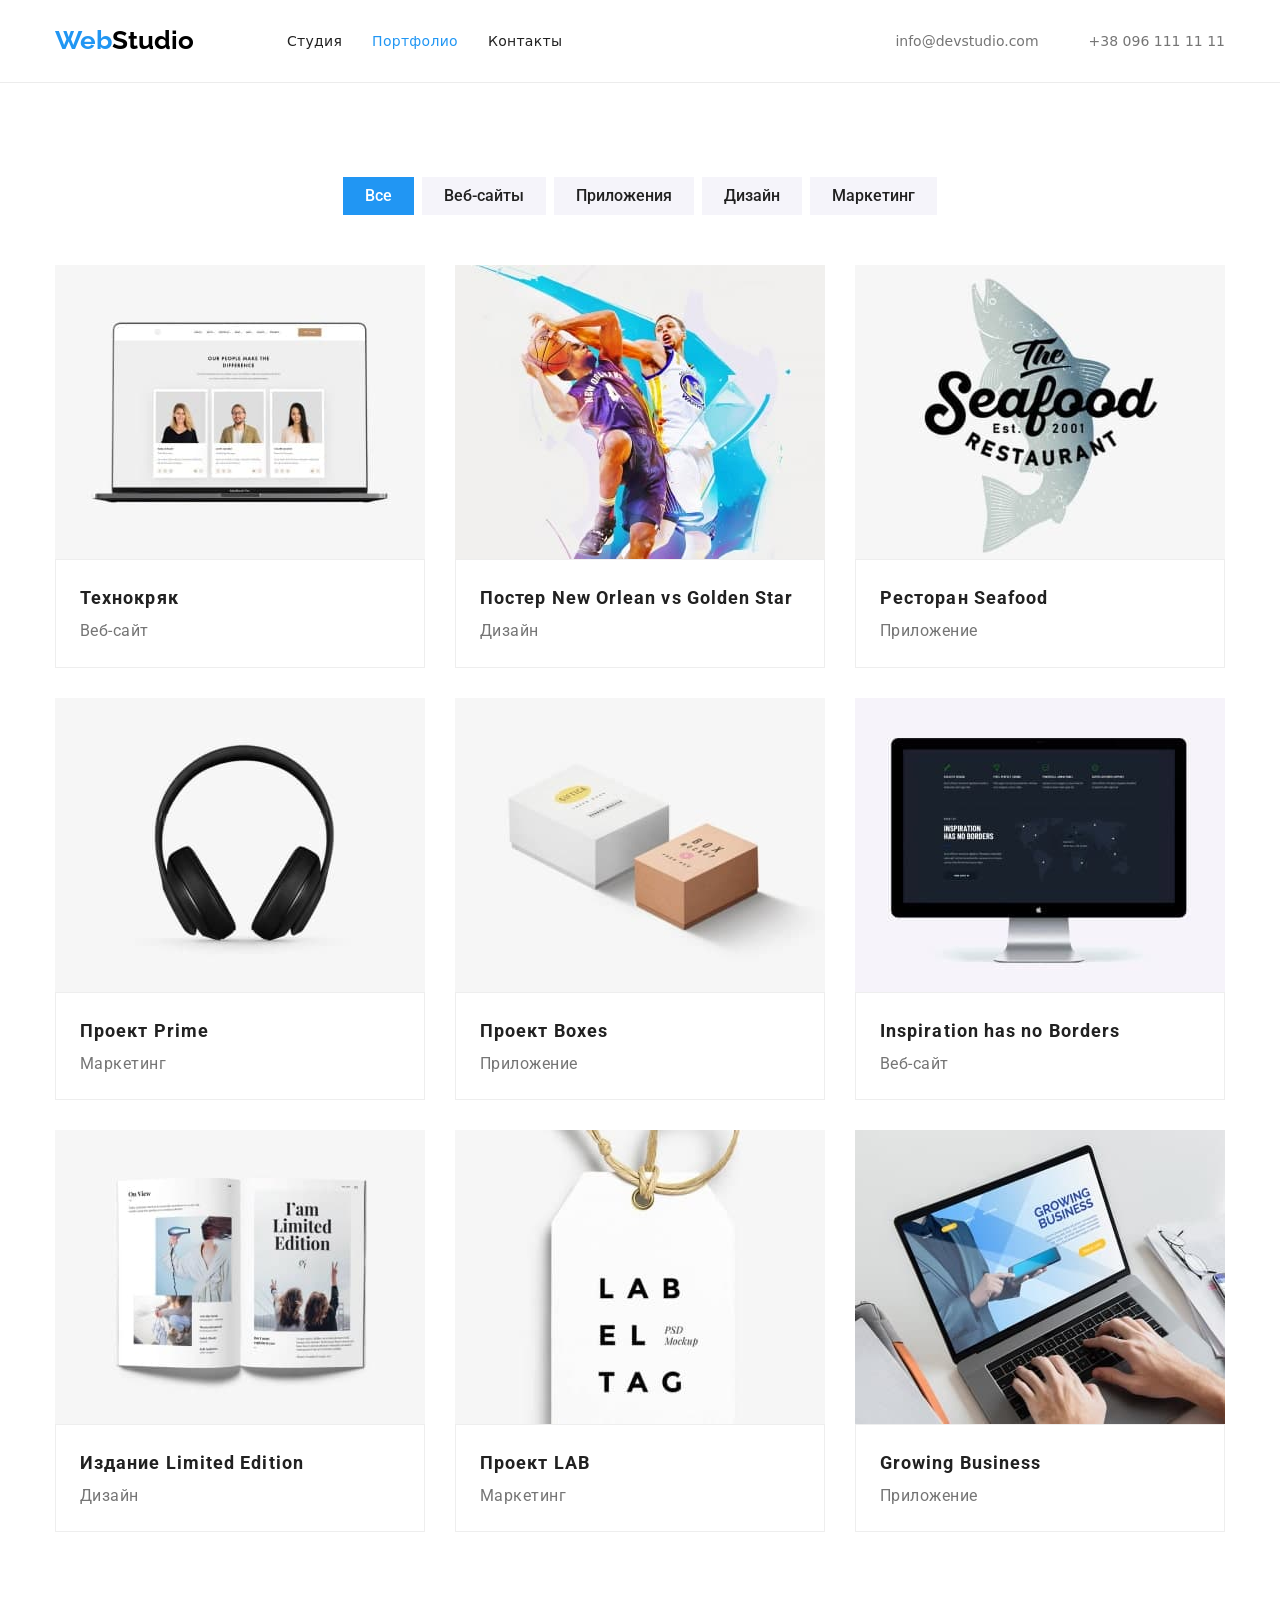
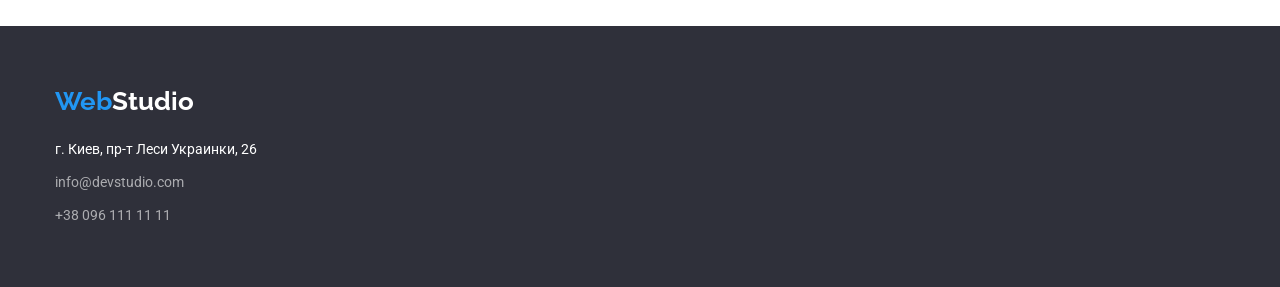
==== portfolio.html @ 20d0e14f "Чистка 3 домашки" ====
<!DOCTYPE html>
<html lang="ru">
	<head>
		<meta charset="UTF-8" />
		<meta http-equiv="X-UA-Compatible" content="IE=edge" />
		<meta name="viewport" content="width=device-width, initial-scale=1.0" />
		<title lang="en">Malyshev homework3 portfolio</title>
		<link rel="preconnect" href="https://fonts.googleapis.com" />
		<link rel="preconnect" href="https://fonts.gstatic.com" crossorigin />
		<link href="https://fonts.googleapis.com/css2?family=Raleway:wght@700&family=Roboto:wght@400;500;700;900&display=swap" rel="stylesheet" />
		<link rel="stylesheet" href="./css/styles.css" />
		<link rel="stylesheet" href="https://cdnjs.cloudflare.com/ajax/libs/modern-normalize/1.1.0/modern-normalize.min.css" />
	</head>
	<body>
		<header class="header-content-formation">
			<div class="container header-content-flex">
				<div class="header-logo-flex">
					<a href="./index.html" lang="en" class="logo_blue link">Web<span class="logo_black">Studio</span></a>
				</div>
				<nav>
					<ul class="list header-nav_menu-flex">
						<li><a href="./index.html" class="header-nav_menu_link-style header-nav_menu-mod link">Студия</a></li>
						<li><a href="./portfolio.html" class="header-nav_menu_link-style header-nav_menu-mod current link">Портфолио</a></li>
						<li><a href="#" class="header-nav_menu_link-style header-nav_menu-mod link">Контакты</a></li>
					</ul>
				</nav>
				<ul class="list header-contact-flex">
					<li>
						<a href="mailto:info@devstudio.com" target="_blank" class="header-mail_link_style header-contact-mod link">info@devstudio.com</a>
					</li>
					<li><a href="tel:+380961111111" target="_blank" class="header-tel_link_style header-contact-mod link">+38 096 111 11 11</a></li>
				</ul>
			</div>
		</header>
		<main>
			<section class="portfolio-section-formation">
				<div class="container">
					<h1 class="portfolio-title portfolio-title-fantom">Портфолио</h1>
					<ul class="list portfolio-content_filter-flex">
						<li><button type="button" class="filter_super_button filter-button-mod">Все</button></li>
						<li><button type="button" class="filter_button filter-button-mod">Веб-сайты</button></li>
						<li><button type="button" class="filter_button filter-button-mod">Приложения</button></li>
						<li><button type="button" class="filter_button filter-button-mod">Дизайн</button></li>
						<li><button type="button" class="filter_button filter-button-mod">Маркетинг</button></li>
					</ul>
					<ul class="list portfolio-card_content-formation">
						<li>
							<img src="./images/pic11.jpg" alt="Веб-сайт про технологии" width="370" height="294" />
							<div class="portfolio-card_text-formation">
								<h2 class="portfolio-sub_title-style">Технокряк</h2>
								<p class="portfolio-card_text-style">Веб-сайт</p>
							</div>
						</li>
						<li>
							<img src="./images/pic12.jpg" alt="Противостояние двух баскетболистов" width="370" height="294" />
							<div class="portfolio-card_text-formation">
								<h2 class="portfolio-sub_title-style">
									Постер
									<span class="portfolio-sub_title-style" lang="en">New Orlean vs Golden Star</span>
								</h2>
								<p class="portfolio-card_text-style">Дизайн</p>
							</div>
						</li>
						<li>
							<img src="./images/pic13.jpg" alt="Логотип с лососем и названием ресторана" width="370" height="294" />
							<div class="portfolio-card_text-formation">
								<h2 class="portfolio-sub_title-style">
									Ресторан
									<span class="portfolio-sub_title-style" lang="en">Seafood</span>
								</h2>
								<p class="portfolio-card_text-style">Приложение</p>
							</div>
						</li>
						<li>
							<img src="./images/pic14.jpg" alt="Наушники" width="370" height="294" />
							<div class="portfolio-card_text-formation">
								<h2 class="portfolio-sub_title-style">
									Проект
									<span lang="en">Prime</span>
								</h2>
								<p class="portfolio-card_text-style">Маркетинг</p>
							</div>
						</li>
						<li>
							<img src="./images/pic15.jpg" alt="Две коробки" width="370" height="294" />
							<div class="portfolio-card_text-formation">
								<h2 class="portfolio-sub_title-style">
									Проект
									<span class="portfolio-sub_title-style" lang="en">Boxes</span>
								</h2>
								<p class="portfolio-card_text-style">Приложение</p>
							</div>
						</li>
						<li>
							<img src="./images/pic16.jpg" alt="Сайт с изображением карты мира" width="370" height="294" />
							<div class="portfolio-card_text-formation">
								<h2 class="portfolio-sub_title-style" lang="en">Inspiration has no Borders</h2>
								<p class="portfolio-card_text-style">Веб-сайт</p>
							</div>
						</li>
						<li>
							<img src="./images/pic17.jpg" alt="Раскрытая книга" width="370" height="294" />
							<div class="portfolio-card_text-formation">
								<h2 class="portfolio-sub_title-style">
									Издание
									<span lang="en" class="portfolio-sub_title-formation">Limited Edition</span>
								</h2>
								<p class="portfolio-card_text-style">Дизайн</p>
							</div>
						</li>
						<li>
							<img src="./images/pic18.jpg" alt="Лейба на верёвке" width="370" height="294" />
							<div class="portfolio-card_text-formation">
								<h2 class="portfolio-sub_title-style">
									Проект
									<span class="portfolio-sub_title-style" lang="en">LAB</span>
								</h2>
								<p class="portfolio-card_text-style">Маркетинг</p>
							</div>
						</li>
						<li>
							<img src="./images/pic19.jpg" alt="Работа с ноутбуком" width="370" height="294" />
							<div class="portfolio-card_text-formation">
								<h2 class="portfolio-sub_title-style" lang="en">Growing Business</h2>
								<p class="portfolio-card_text-style">Приложение</p>
							</div>
						</li>
					</ul>
				</div>
			</section>
		</main>
		<footer class="footer-section-formation">
			<div class="container">
				<div class="footer-logo-formation">
					<a href="./index.html" lang="en" class="logo_blue link">Web<span class="logo_white">Studio</span></a>
				</div>
				<address>
					<ul class="list">
						<li class="footer-maps_link-formation">
							<a href="https://goo.gl/maps/JzSsFaJVBJ5db8CR7" target="_blank" class="footer-maps_link-style link">
								г. Киев, пр-т Леси Украинки, 26
							</a>
						</li>
						<li class="footer-mail_link-formation">
							<a href="mailto:info@devstudio.com" target="_blank" class="footer-mail_link-style footer-cont_link-mod link">info@devstudio.com</a>
						</li>
						<li><a href="tel:+380961111111" target="_blank" class="footer-tel_link-style footer-cont_link-mod link">+38 096 111 11 11</a></li>
					</ul>
				</address>
			</div>
		</footer>
	</body>
</html>
---- css/styles.css ----
/* --PAINT-ROOT------------------------------------ */
:root {
	--primery-text-color: #212121;
	--secondary-text-color: #757575;
	--inter-color: #2196f3;
	--background-color: #ffffff;
	--secondary-background-color: #2f303a;
	--footer-text-color: rgba(255, 255, 255, 0.6);
	--button_portfolio-color: #f5f4fa;
	--background-team-color: #f5f4fa;
}

/* --outline: 2px dashed #ff0000;-фантомная_рамка_родитель---*/
/* --outline: 2px dashed #2196f3;-фантомная_рамка----*/
/* --outline: 2px dashed #000000;-фантомная_рамка----*/
/* --outline: 2px dashed #757575;-фантомная_рамка--- */

/* --------------------BODY------------------------ */

body {
	color: #212121;
	background-color: var(--background-color);
	font-style: normal;
	font-family: "Roboto", sans-serif;
}

/* --------------убираем маркеры--------------------*/

.list {
	list-style: none;
}

/* --убираем_подчеркивание--------------------------*/

.link {
	text-decoration: none;
}

/* --скидываем_отступы_reset------------------------*/

p,
h1,
h2,
h3,
h4,
h5,
h6 {
	margin: 0;
}

ul {
	margin: 0;
	padding-left: 0;
}
/* --скидываем_отступы_от_изображений---------------*/

img {
	display: block;
}

/* html {
	box-sizing: border-box;
} */

/* --не поставил - не человек-----------------------*/
/* *,
*::before,
*::after {
	box-sizing: inherit;
} */

/* Размер_конейнеров */

.container {
	width: 1200px;
	margin: 0 auto;
	padding: 0 15px;
	/* outline: 2px dashed #2196f3; */
}
/* Общие_оформление_текста_в_секциях */

.site-section-text {
	font-size: 14px;
	line-height: 1.7;
	color: var(--secondary-text-color);
}

/* HEADER-CONTENT */

.header-content-formation {
	border-bottom: solid;
	border-bottom-width: 1px;
	border-bottom-color: #ececec;
}

.header-content-flex {
	display: flex;
	align-items: center;
}

/* HEADER-LOGO */

.header-logo-flex {
	display: flex;
	padding-top: 24px;
	padding-bottom: 25px;
}

.logo_blue {
	font-family: "Raleway";
	font-style: normal;
	font-weight: 700;
	font-size: 26px;
	line-height: 1.19;
	color: var(--inter-color);
}

.logo_black {
	font-family: "Raleway";
	font-style: normal;
	font-weight: 700;
	font-size: 26px;
	line-height: 1.19;
	color: #000000;
}

.logo_white {
	font-family: "Raleway";
	font-style: normal;
	font-weight: 700;
	font-size: 26px;
	line-height: 1.19;
	color: var(--background-color);
}

/* HEADER-NAV_MENU */

.header-nav_menu-flex {
	display: flex;
	gap: 30px;
	margin-left: 93px;
	padding: 32px 0;
}

.header-nav_menu_link-style {
	font-weight: 500;
	font-size: 14px;
	line-height: 1.14;
	letter-spacing: 0.02em;
	color: var(--primery-text-color);
}

.header-nav_menu-mod:hover,
.header-nav_menu-mod:focus {
	color: var(--inter-color);
	font-weight: 500;
	font-size: 14px;
	line-height: 1.14;
	letter-spacing: 0.02em;
}
.heder-nav_menu-mod:active {
	color: var(--secondary-text-color);
	font-weight: 500;
	font-size: 14px;
	line-height: 1.14;
	letter-spacing: 0.02em;
}
.header-nav_menu-mod.current {
	color: var(--inter-color);
	font-weight: 500;
	font-size: 14px;
	line-height: 1.14;
	letter-spacing: 0.02em;
}

/* HEADER-CONTACT */

.header-contact-flex {
	display: flex;
	gap: 50px;
	margin-left: auto;
	padding: 32px 0;
}

.header-mail_link_style {
	font-weight: 500;
	font-size: 14px;
	line-height: 1.14px;
	color: var(--secondary-text-color);
}

.header-tel_link_style {
	font-weight: 500;
	font-size: 14px;
	line-height: 1.14px;
	color: var(--secondary-text-color);
}

.header-contact-mod:hover,
.header-contact-mod:focus {
	color: var(--inter-color);
	font-weight: 500;
	font-size: 14px;
	line-height: 1.14px;
}

/* HERO */

.hero-title {
	color: var(--background-color);
	font-weight: 900;
	font-size: 44px;
	line-height: 1.4;
	text-align: center;
	text-transform: uppercase;
	margin-bottom: 30px;
}
.hero-content-formation {
	background-color: var(--secondary-background-color);
	padding-top: 200px;
	padding-bottom: 200px;
}

/* HERO-BUTTON */

.hero_super_button {
	font-family: "Roboto";
	font-weight: 700;
	font-size: 16px;
	line-height: 1.88;
	display: flex;
	align-items: center;
	text-align: center;
	border: none;
	border-radius: 4px;
	color: var(--background-color);
	background-color: var(--inter-color);
	cursor: pointer;
	letter-spacing: 0.06em;
	margin: 0 auto;
	padding: 10px 32px;
}
/* FEATURES */

.features-section-formation {
	padding: 94px 0;
}

.features-title-fantom {
	position: absolute;
	left: -10000px;
	top: auto;
	width: 1px;
	height: 1px;
	overflow: hidden;
}

.features-content-flex {
	display: flex;
	gap: 30px;
}

.features-sub_title {
	font-weight: 700;
	font-size: 14px;
	line-height: 1.14;
	text-transform: uppercase;
	margin-bottom: 10px;
	letter-spacing: 3%;
}

/* PERFOMANCE-SECTION */

.perfomance-flex {
	display: flex;
	gap: 30px;
	margin-top: 50px;
	padding-bottom: 94px;
	background-color: var(--fon-button-color);
}

.perfomance-title {
	font-weight: 700;
	font-size: 36px;
	line-height: 1.17;
	text-align: center;
	color: var(--primery-text-color);
}

/* TEAM-SECTION*/

.team-content-formation {
	padding-top: 94px;
	margin-bottom: 94px;
	background-color: var(--background-team-color);
}

.team_title {
	font-weight: 700;
	font-size: 36px;
	line-height: 1.17;
	text-align: center;
	color: var(--primery-text-color);
}

.team-content-flex {
	display: flex;
	gap: 30px;
	margin-top: 50px;
	text-align: center;
}

.team-card-sub_title-style {
	font-family: Roboto;
	font-style: medium;
	font-size: 16px;
	font-weight: 500;
	line-height: 1.19;
	letter-spacing: 0.03em;
	text-align: center;
	margin-top: 30px;
	margin-bottom: 10px;
	color: var(--primery-text-color);
}

.team-card_text-style {
	font-family: Roboto;
	font-size: 16px;
	font-weight: 400;
	line-height: 1.19;
	letter-spacing: 0.03em;
	text-align: center;
	padding-bottom: 30px;
	color: var(--secondary-text-color);
}

.team-card-formation {
	box-shadow: 0px 1px 3px rgba(0, 0, 0, 0.12), 0px 1px 1px rgba(0, 0, 0, 0.14), 0px 2px 1px rgba(0, 0, 0, 0.2);
	border-radius: 0px 0px 4px 4px;
	background-color: var(--background-color);
}

/* PORTFOLIO-FILTER-BUTTON */

.portfolio-section-formation {
	padding: 94px 0;
}

/* PORTFOLIO-FILTER-BUTTON */

.portfolio-content_filter-flex {
	display: flex;
	gap: 8px;
	margin-left: auto;
	margin-right: auto;
	justify-content: center;
}

.filter_super_button {
	font-family: "Roboto";
	text-align: center;
	font-weight: 500;
	font-size: 16px;
	line-height: 1.63;
	border: none;
	cursor: pointer;
	padding: 6px 22px;
	color: var(--background-color);
	background-color: var(--inter-color);
}

.filter_button {
	font-family: "Roboto";
	text-align: center;
	font-weight: 500;
	font-size: 16px;
	line-height: 1.63;
	cursor: pointer;
	border: none;
	padding: 6px 22px;
	color: var(--primery-text-color);
	background-color: var(--button_portfolio-color);
}

.filter-button-mod:hover,
.filter-button-mod:focus {
	color: var(--background-color);
	background: var(--inter-color);
}

/* PORTFOLIO-SECTION-CARD*/

.portfolio-title {
	font-weight: 700;
	font-size: 18px;
	line-height: 2;
	color: var(--primery-text-color);
}

.portfolio-title-fantom {
	position: absolute;
	left: -10000px;
	top: auto;
	width: 1px;
	height: 1px;
	overflow: hidden;
}

.portfolio-card_content-formation {
	display: flex;
	flex-wrap: wrap;
	gap: 30px;
	margin-top: 50px;
}

.portfolio-card_text-formation {
	padding: 20px 24px;
	background-color: var(--background-color);
	border: 1px solid #eeeeee;
}

.portfolio-sub_title-style {
	font-family: Roboto;
	font-style: bold;
	font-size: 18px;
	font-weight: 700;
	line-height: 2;
	letter-spacing: 0.06em;
	text-align: left;
	color: var(--primery-text-color);
}

.portfolio-card_text-style {
	font-family: Roboto;
	font-size: 16px;
	font-weight: 400;
	line-height: 1.88;
	letter-spacing: 0.03em;
	text-align: left;
	color: var(--secondary-text-color);
}

/* FOOTER */

.footer-section-formation {
	padding-top: 60px;
	padding-bottom: 60px;
	background-color: var(--secondary-background-color);
}

.footer-logo-formation {
	margin-bottom: 20px;
}

.footer-maps_link-style {
	font-family: "Roboto";
	font-size: 14px;
	line-height: 1.72;
	font-style: normal;
	margin-bottom: 20px;
	color: var(--background-color);
}

.footer-maps_link-formation {
	margin-bottom: 9px;
}

.footer-mail_link-style {
	font-family: "Roboto";
	font-size: 14px;
	line-height: 1.72;
	font-style: normal;
	color: var(--footer-text-color);
}

.footer-mail_link-formation {
	margin-bottom: 9px;
}

.footer-tel_link-style {
	font-family: "Roboto";
	font-size: 14px;
	line-height: 1.72;
	font-style: normal;
	color: var(--footer-text-color);
}

.footer-cont_link-mod:hover,
.footer-cont_link-mod:focus {
	color: var(--inter-color);
}
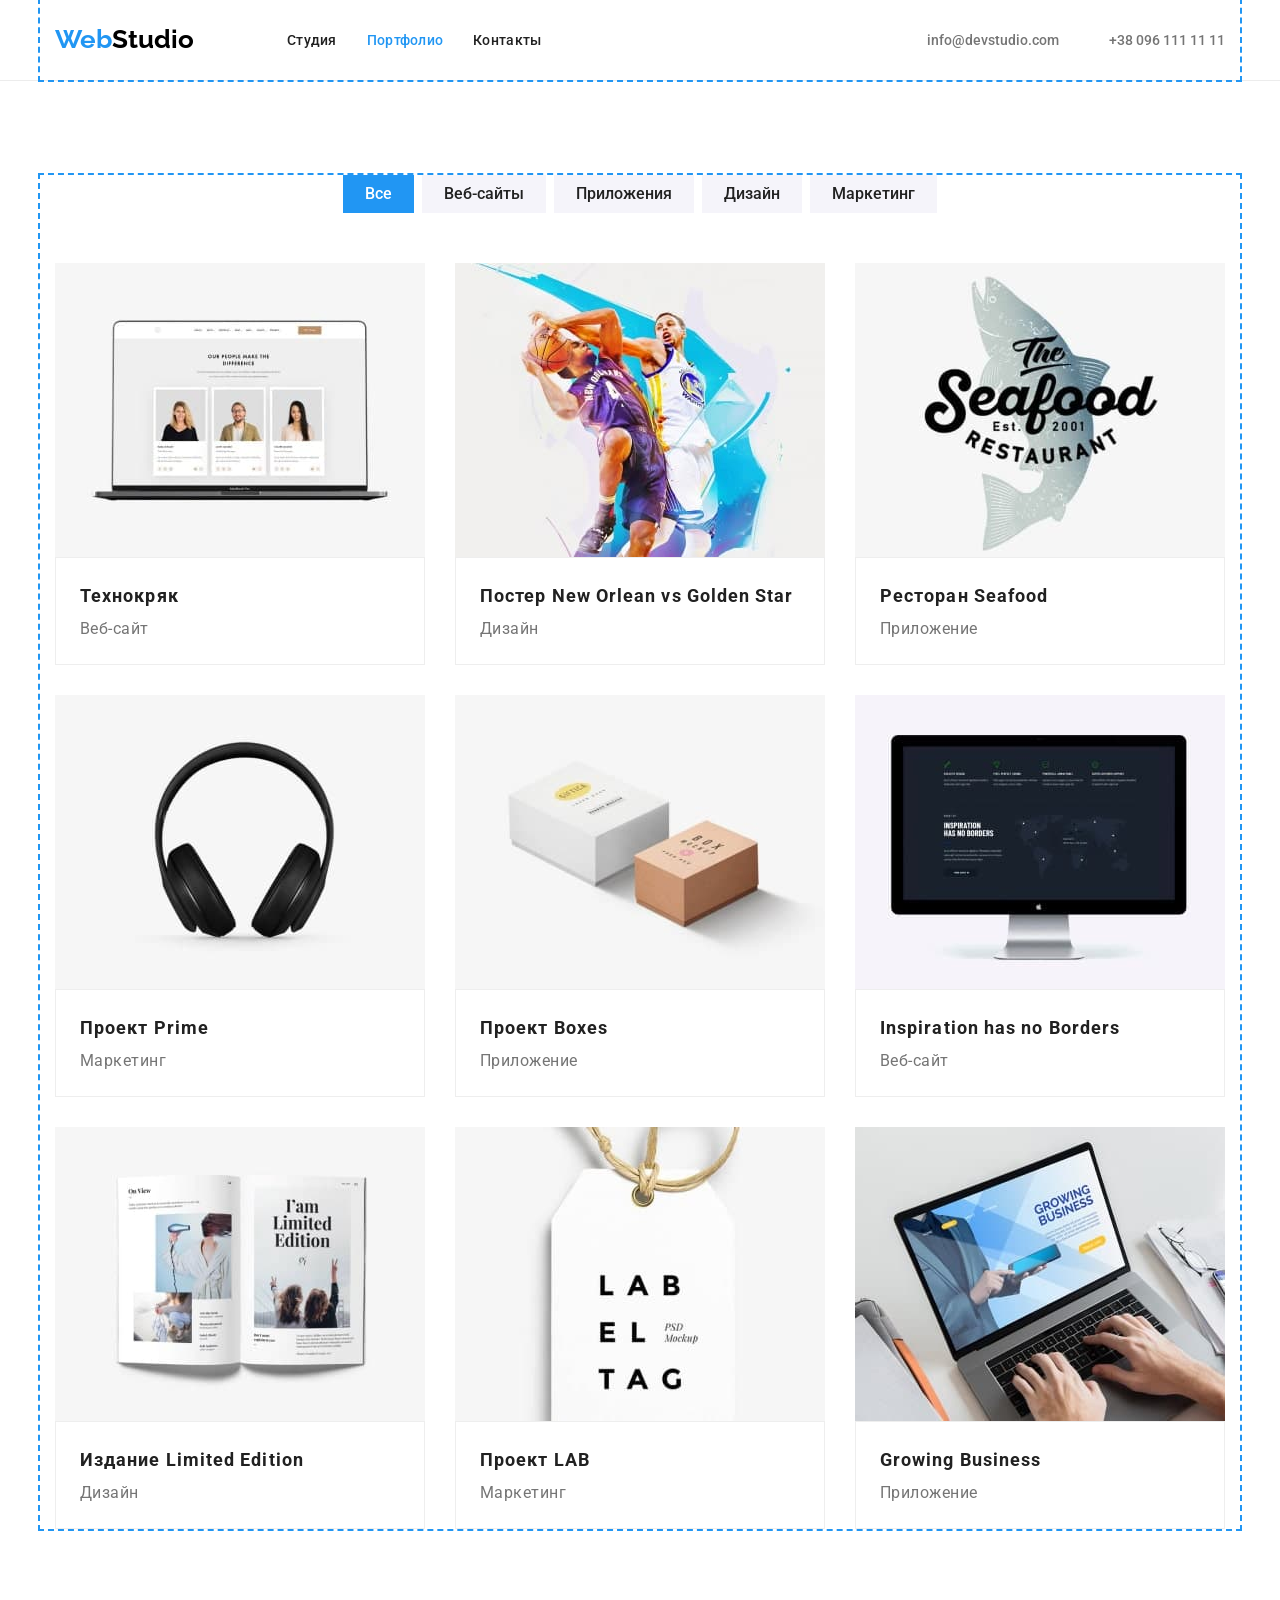
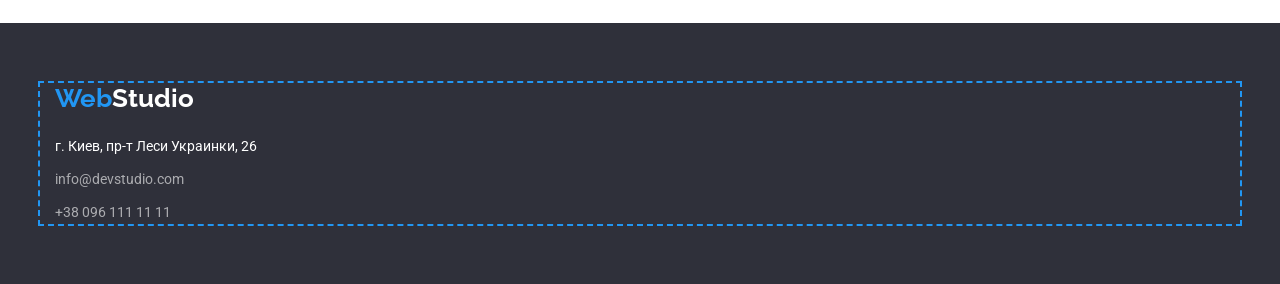
==== commit 12263601: "Редактировал Hero" ====
--- a/portfolio.html
+++ b/portfolio.html
@@ -4,12 +4,12 @@
 		<meta charset="UTF-8" />
 		<meta http-equiv="X-UA-Compatible" content="IE=edge" />
 		<meta name="viewport" content="width=device-width, initial-scale=1.0" />
+		<link rel="stylesheet" href="https://cdnjs.cloudflare.com/ajax/libs/modern-normalize/1.1.0/modern-normalize.min.css" />
 		<title lang="en">Malyshev homework3 portfolio</title>
 		<link rel="preconnect" href="https://fonts.googleapis.com" />
 		<link rel="preconnect" href="https://fonts.gstatic.com" crossorigin />
 		<link href="https://fonts.googleapis.com/css2?family=Raleway:wght@700&family=Roboto:wght@400;500;700;900&display=swap" rel="stylesheet" />
 		<link rel="stylesheet" href="./css/styles.css" />
-		<link rel="stylesheet" href="https://cdnjs.cloudflare.com/ajax/libs/modern-normalize/1.1.0/modern-normalize.min.css" />
 	</head>
 	<body>
 		<header class="header-content-formation">
--- a/css/styles.css
+++ b/css/styles.css
@@ -75,7 +75,7 @@
 	width: 1200px;
 	margin: 0 auto;
 	padding: 0 15px;
-	/* outline: 2px dashed #2196f3; */
+	outline: 2px dashed #2196f3;
 }
 /* Общие_оформление_текста_в_секциях */
 
@@ -121,6 +121,8 @@
 	font-weight: 700;
 	font-size: 26px;
 	line-height: 1.19;
+	padding-top: 24px;
+	padding-bottom: 25px;
 	color: #000000;
 }
 
@@ -139,7 +141,6 @@
 	display: flex;
 	gap: 30px;
 	margin-left: 93px;
-	padding: 32px 0;
 }
 
 .header-nav_menu_link-style {
@@ -147,6 +148,7 @@
 	font-size: 14px;
 	line-height: 1.14;
 	letter-spacing: 0.02em;
+	padding: 32px 0;
 	color: var(--primery-text-color);
 }
 
@@ -179,20 +181,21 @@
 	display: flex;
 	gap: 50px;
 	margin-left: auto;
+}
+
+.header-mail_link_style {
+	font-weight: 500;
+	font-size: 14px;
+	line-height: 1.14px;
 	padding: 32px 0;
-}
-
-.header-mail_link_style {
+	color: var(--secondary-text-color);
+}
+
+.header-tel_link_style {
 	font-weight: 500;
 	font-size: 14px;
 	line-height: 1.14px;
-	color: var(--secondary-text-color);
-}
-
-.header-tel_link_style {
-	font-weight: 500;
-	font-size: 14px;
-	line-height: 1.14px;
+	padding: 32px 0;
 	color: var(--secondary-text-color);
 }
 
@@ -213,13 +216,21 @@
 	line-height: 1.4;
 	text-align: center;
 	text-transform: uppercase;
+	letter-spacing: 0.06em;
 	margin-bottom: 30px;
+	width: 696px;
+	margin: 0 auto 30px;
 }
 .hero-content-formation {
 	background-color: var(--secondary-background-color);
 	padding-top: 200px;
 	padding-bottom: 200px;
 }
+
+/* .container_title {
+	width: 696px;
+	margin: 0 auto;
+} */
 
 /* HERO-BUTTON */
 
